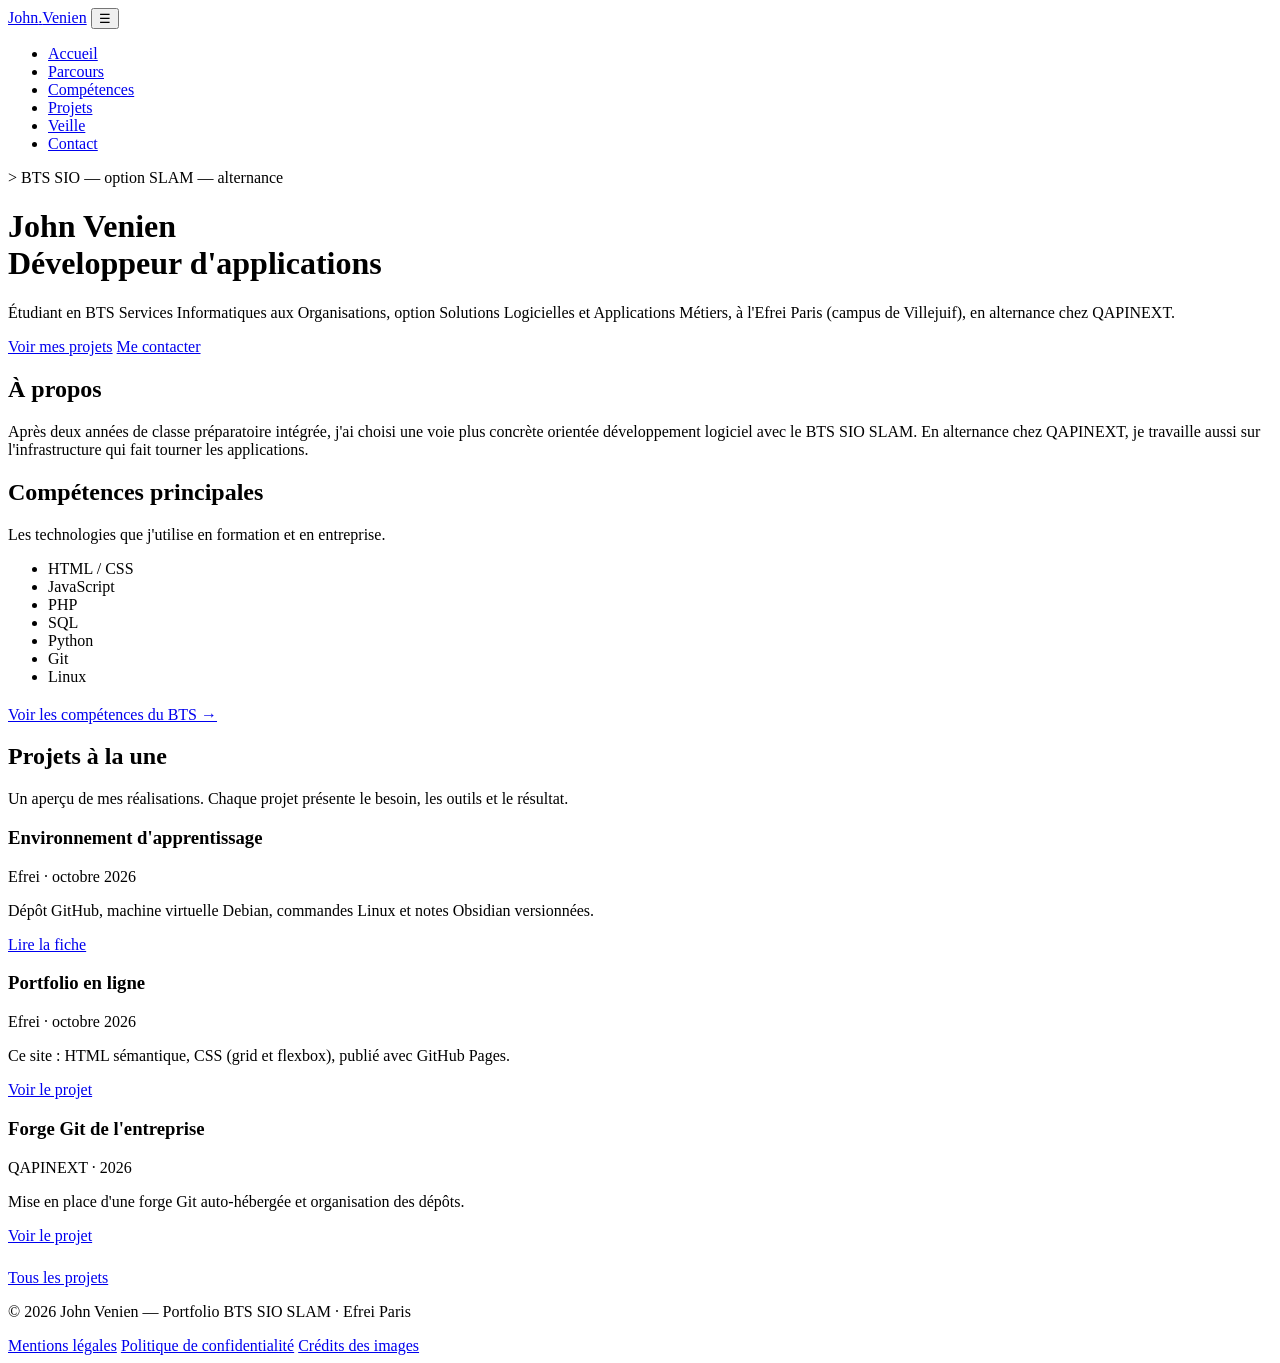
==== index.html @ cfc13b5a "Ajoute la page d'accueil (structure HTML)" ====
<!DOCTYPE html>
<html lang="fr">
<head>
<meta charset="UTF-8">
<meta name="viewport" content="width=device-width, initial-scale=1.0">
<title>Accueil — John Venien, portfolio BTS SIO SLAM</title>
<meta name="description" content="Portfolio de John Venien, étudiant en BTS SIO option SLAM en alternance à l'Efrei Paris : parcours, compétences, projets et veille.">
<link rel="stylesheet" href="style.css">
</head>
<body>

<header>
  <nav class="container" aria-label="Menu principal">
    <a href="index.html" class="logo">John<span>.</span>Venien</a>
    <button class="burger" type="button" aria-label="Ouvrir le menu" aria-expanded="false">☰</button>
    <ul class="nav-links">
      <li><a href="index.html" aria-current="page">Accueil</a></li>
      <li><a href="parcours.html">Parcours</a></li>
      <li><a href="competences.html">Compétences</a></li>
      <li><a href="projets.html">Projets</a></li>
      <li><a href="veille.html">Veille</a></li>
      <li><a href="contact.html">Contact</a></li>
    </ul>
  </nav>
</header>

<main>
  <div class="page-head container">
    <p class="tag">&gt; BTS SIO — option SLAM — alternance</p>
    <h1>John Venien<br><span class="grad">Développeur d'applications</span></h1>
    <p>Étudiant en BTS Services Informatiques aux Organisations, option Solutions Logicielles et Applications Métiers, à l'Efrei Paris (campus de Villejuif), en alternance chez QAPINEXT.</p>
  </div>
  <section>
    <div class="container">
      <div class="btns">
        <a href="projets.html" class="btn primary">Voir mes projets</a>
        <a href="contact.html" class="btn">Me contacter</a>
      </div>
    </div>
  </section>
  <section id="apropos">
    <div class="container">
      <h2>À propos</h2>
      <p class="lead">Après deux années de classe préparatoire intégrée, j'ai choisi une voie plus concrète orientée développement logiciel avec le BTS SIO SLAM.
      En alternance chez QAPINEXT, je travaille aussi sur l'infrastructure qui fait tourner les applications.</p>
    </div>
  </section>
  <section id="competences">
    <div class="container">
      <h2>Compétences principales</h2>
      <p class="lead">Les technologies que j'utilise en formation et en entreprise.</p>
      <ul class="chips big" aria-label="Compétences principales">
        <li class="chip">HTML / CSS</li><li class="chip">JavaScript</li><li class="chip">PHP</li><li class="chip">SQL</li>
        <li class="chip">Python</li><li class="chip">Git</li><li class="chip">Linux</li>
      </ul>
      <p style="margin-top:20px"><a href="competences.html">Voir les compétences du BTS →</a></p>
    </div>
  </section>
  <section id="projets">
    <div class="container">
      <h2>Projets à la une</h2>
      <p class="lead">Un aperçu de mes réalisations. Chaque projet présente le besoin, les outils et le résultat.</p>
      <div class="grid">
        <article class="card">
          <h3>Environnement d'apprentissage</h3>
          <p class="meta">Efrei · octobre 2026</p>
          <p>Dépôt GitHub, machine virtuelle Debian, commandes Linux et notes Obsidian versionnées.</p>
          <div class="links"><a href="realisation-environnement.html">Lire la fiche</a></div>
        </article>
        <article class="card">
          <h3>Portfolio en ligne</h3>
          <p class="meta">Efrei · octobre 2026</p>
          <p>Ce site : HTML sémantique, CSS (grid et flexbox), publié avec GitHub Pages.</p>
          <div class="links"><a href="projets.html">Voir le projet</a></div>
        </article>
        <article class="card">
          <h3>Forge Git de l'entreprise</h3>
          <p class="meta">QAPINEXT · 2026</p>
          <p>Mise en place d'une forge Git auto-hébergée et organisation des dépôts.</p>
          <div class="links"><a href="projets.html">Voir le projet</a></div>
        </article>
      </div>
      <p style="margin-top:24px"><a href="projets.html" class="btn primary">Tous les projets</a></p>
    </div>
  </section>
</main>

<footer>
  <div class="container">
    <p>© <span id="y">2026</span> John Venien — Portfolio BTS SIO SLAM · Efrei Paris</p>
    <nav aria-label="Liens légaux">
      <a href="mentions-legales.html">Mentions légales</a>
      <a href="confidentialite.html">Politique de confidentialité</a>
      <a href="mentions-legales.html#credits">Crédits des images</a>
    </nav>
  </div>
</footer>

<script>
  document.getElementById('y').textContent = new Date().getFullYear();
  const burger = document.querySelector('.burger');
  const menu = document.querySelector('.nav-links');
  burger.addEventListener('click', () => {
    const open = menu.classList.toggle('open');
    burger.setAttribute('aria-expanded', open);
  });
</script>
</body>
</html>
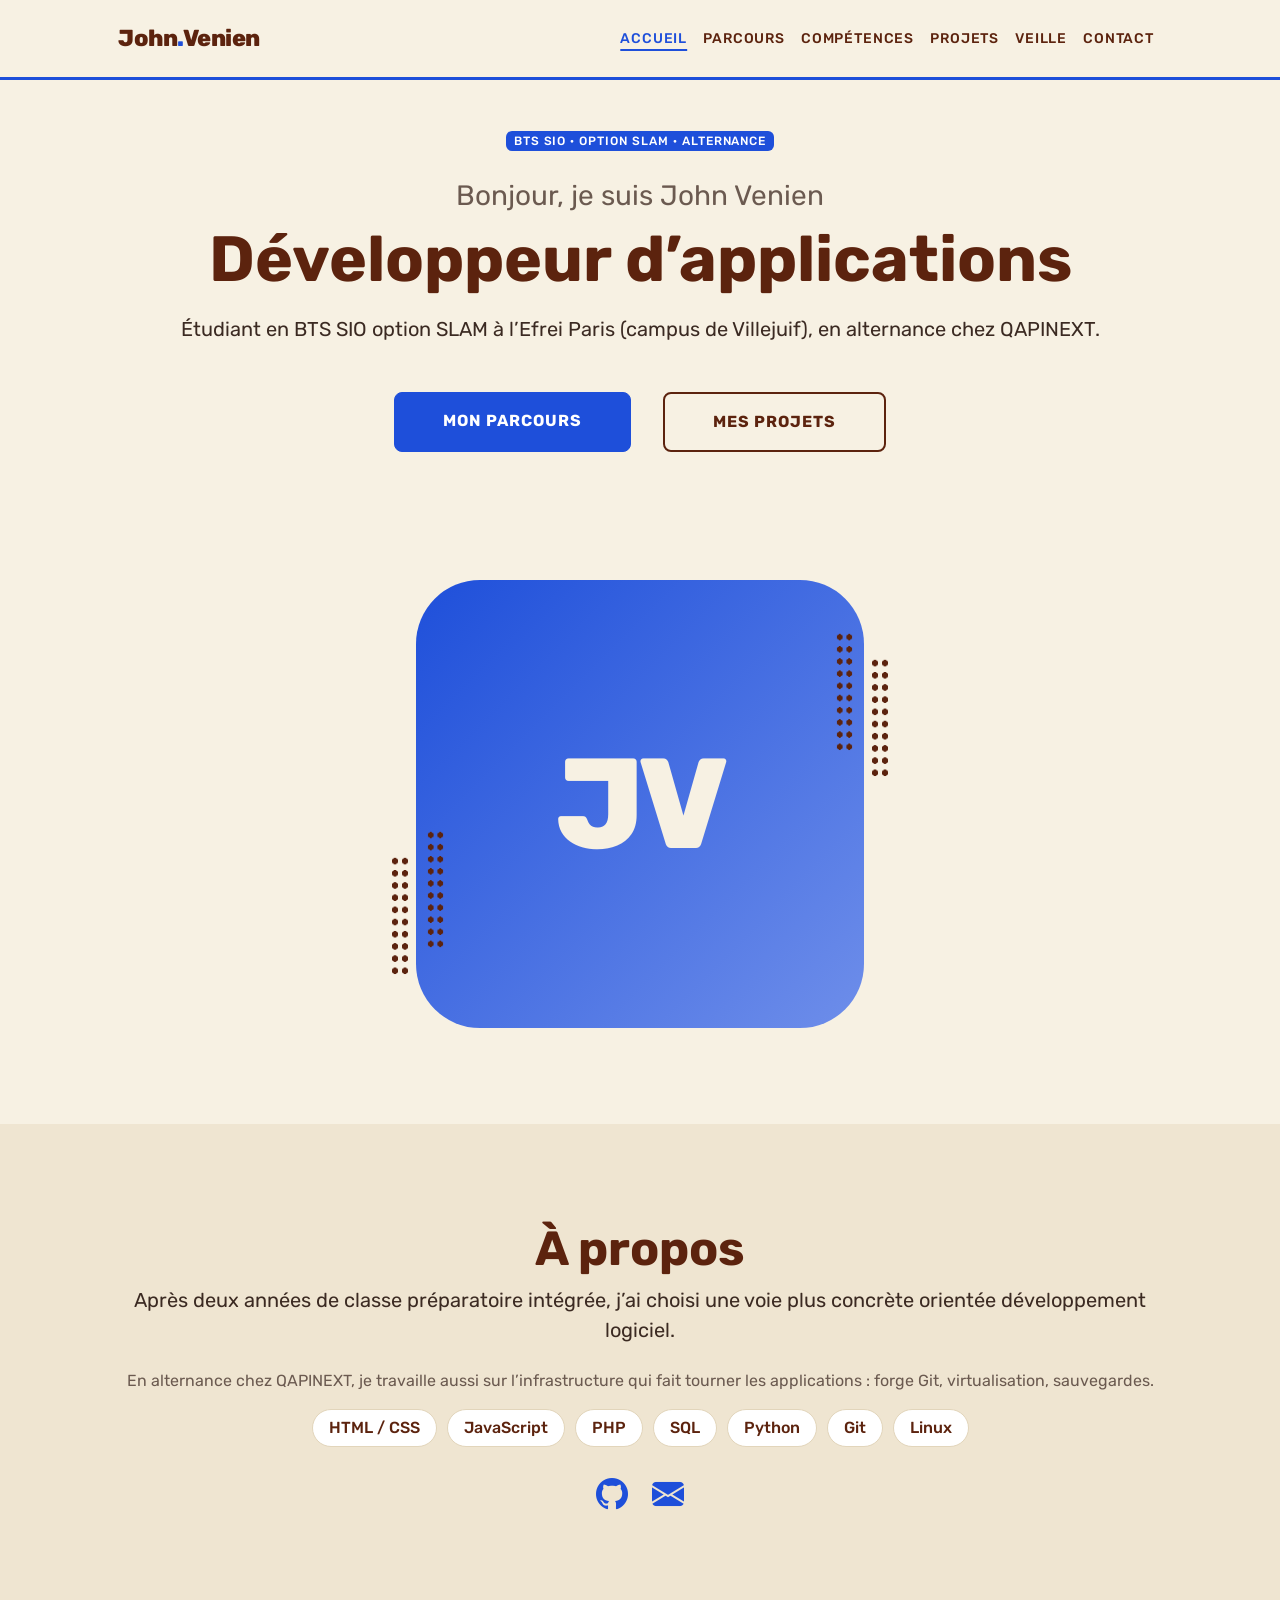
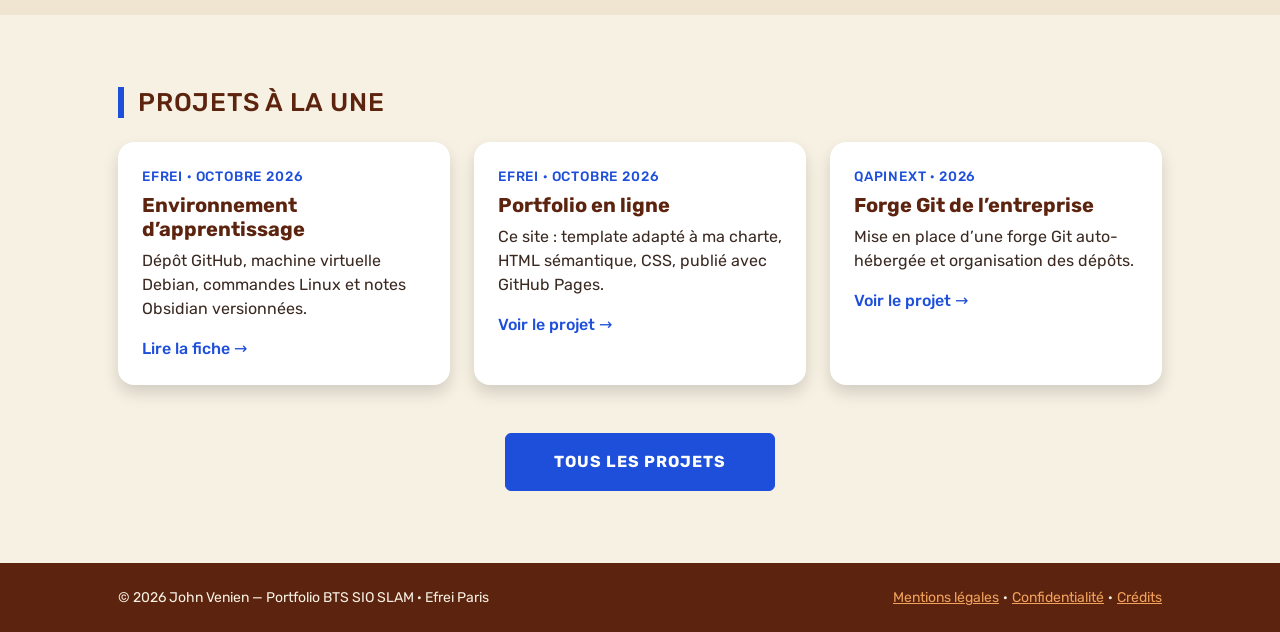
==== commit 71b6bd72: "Adopte le thème Start Bootstrap Personal et la charte QAPINEXT Accueil refait avec le thème (licence" ====
--- a/index.html
+++ b/index.html
@@ -1,109 +1,130 @@
 <!DOCTYPE html>
 <html lang="fr">
 <head>
-<meta charset="UTF-8">
-<meta name="viewport" content="width=device-width, initial-scale=1.0">
-<title>Accueil — John Venien, portfolio BTS SIO SLAM</title>
-<meta name="description" content="Portfolio de John Venien, étudiant en BTS SIO option SLAM en alternance à l'Efrei Paris : parcours, compétences, projets et veille.">
-<link rel="stylesheet" href="style.css">
+    <meta charset="utf-8">
+    <meta name="viewport" content="width=device-width, initial-scale=1, shrink-to-fit=no">
+    <title>Accueil — John Venien, portfolio BTS SIO SLAM</title>
+    <meta name="description" content="Portfolio de John Venien, étudiant en BTS SIO option SLAM en alternance à l'Efrei Paris : parcours, compétences, projets et veille.">
+    <meta name="author" content="John Venien">
+    <!-- Thème Start Bootstrap « Personal » (MIT, inclut Bootstrap 5) -->
+    <link rel="stylesheet" href="css/theme-personal.css">
+    <!-- Icônes Bootstrap, hébergées sur le site -->
+    <link rel="stylesheet" href="vendor/bootstrap-icons/bootstrap-icons.min.css">
+    <!-- Ma feuille de style : charte graphique (couleurs, police Rubik, adaptations) -->
+    <link rel="stylesheet" href="css/style.css">
 </head>
-<body>
-
-<header>
-  <nav class="container" aria-label="Menu principal">
-    <a href="index.html" class="logo">John<span>.</span>Venien</a>
-    <button class="burger" type="button" aria-label="Ouvrir le menu" aria-expanded="false">☰</button>
-    <ul class="nav-links">
-      <li><a href="index.html" aria-current="page">Accueil</a></li>
-      <li><a href="parcours.html">Parcours</a></li>
-      <li><a href="competences.html">Compétences</a></li>
-      <li><a href="projets.html">Projets</a></li>
-      <li><a href="veille.html">Veille</a></li>
-      <li><a href="contact.html">Contact</a></li>
-    </ul>
-  </nav>
-</header>
-
-<main>
-  <div class="page-head container">
-    <p class="tag">&gt; BTS SIO — option SLAM — alternance</p>
-    <h1>John Venien<br><span class="grad">Développeur d'applications</span></h1>
-    <p>Étudiant en BTS Services Informatiques aux Organisations, option Solutions Logicielles et Applications Métiers, à l'Efrei Paris (campus de Villejuif), en alternance chez QAPINEXT.</p>
-  </div>
-  <section>
-    <div class="container">
-      <div class="btns">
-        <a href="projets.html" class="btn primary">Voir mes projets</a>
-        <a href="contact.html" class="btn">Me contacter</a>
-      </div>
-    </div>
-  </section>
-  <section id="apropos">
-    <div class="container">
-      <h2>À propos</h2>
-      <p class="lead">Après deux années de classe préparatoire intégrée, j'ai choisi une voie plus concrète orientée développement logiciel avec le BTS SIO SLAM.
-      En alternance chez QAPINEXT, je travaille aussi sur l'infrastructure qui fait tourner les applications.</p>
-    </div>
-  </section>
-  <section id="competences">
-    <div class="container">
-      <h2>Compétences principales</h2>
-      <p class="lead">Les technologies que j'utilise en formation et en entreprise.</p>
-      <ul class="chips big" aria-label="Compétences principales">
-        <li class="chip">HTML / CSS</li><li class="chip">JavaScript</li><li class="chip">PHP</li><li class="chip">SQL</li>
-        <li class="chip">Python</li><li class="chip">Git</li><li class="chip">Linux</li>
-      </ul>
-      <p style="margin-top:20px"><a href="competences.html">Voir les compétences du BTS →</a></p>
-    </div>
-  </section>
-  <section id="projets">
-    <div class="container">
-      <h2>Projets à la une</h2>
-      <p class="lead">Un aperçu de mes réalisations. Chaque projet présente le besoin, les outils et le résultat.</p>
-      <div class="grid">
-        <article class="card">
-          <h3>Environnement d'apprentissage</h3>
-          <p class="meta">Efrei · octobre 2026</p>
-          <p>Dépôt GitHub, machine virtuelle Debian, commandes Linux et notes Obsidian versionnées.</p>
-          <div class="links"><a href="realisation-environnement.html">Lire la fiche</a></div>
-        </article>
-        <article class="card">
-          <h3>Portfolio en ligne</h3>
-          <p class="meta">Efrei · octobre 2026</p>
-          <p>Ce site : HTML sémantique, CSS (grid et flexbox), publié avec GitHub Pages.</p>
-          <div class="links"><a href="projets.html">Voir le projet</a></div>
-        </article>
-        <article class="card">
-          <h3>Forge Git de l'entreprise</h3>
-          <p class="meta">QAPINEXT · 2026</p>
-          <p>Mise en place d'une forge Git auto-hébergée et organisation des dépôts.</p>
-          <div class="links"><a href="projets.html">Voir le projet</a></div>
-        </article>
-      </div>
-      <p style="margin-top:24px"><a href="projets.html" class="btn primary">Tous les projets</a></p>
-    </div>
-  </section>
-</main>
-
-<footer>
-  <div class="container">
-    <p>© <span id="y">2026</span> John Venien — Portfolio BTS SIO SLAM · Efrei Paris</p>
-    <nav aria-label="Liens légaux">
-      <a href="mentions-legales.html">Mentions légales</a>
-      <a href="confidentialite.html">Politique de confidentialité</a>
-      <a href="mentions-legales.html#credits">Crédits des images</a>
-    </nav>
-  </div>
-</footer>
-
-<script>
-  document.getElementById('y').textContent = new Date().getFullYear();
-  const burger = document.querySelector('.burger');
-  const menu = document.querySelector('.nav-links');
-  burger.addEventListener('click', () => {
-    const open = menu.classList.toggle('open');
-    burger.setAttribute('aria-expanded', open);
-  });
-</script>
+<body class="d-flex flex-column h-100">
+    <header>
+        <nav class="navbar navbar-expand-lg navbar-light py-3" aria-label="Menu principal">
+            <div class="container px-5">
+                <a class="navbar-brand" href="index.html">John<span class="point">.</span>Venien</a>
+                <button class="navbar-toggler" type="button" data-bs-toggle="collapse" data-bs-target="#menu" aria-controls="menu" aria-expanded="false" aria-label="Ouvrir le menu"><span class="navbar-toggler-icon"></span></button>
+                <div class="collapse navbar-collapse" id="menu">
+                    <ul class="navbar-nav ms-auto mb-2 mb-lg-0 small">
+                <li class="nav-item"><a class="nav-link" href="index.html" aria-current="page">Accueil</a></li>
+                <li class="nav-item"><a class="nav-link" href="parcours.html">Parcours</a></li>
+                <li class="nav-item"><a class="nav-link" href="competences.html">Compétences</a></li>
+                <li class="nav-item"><a class="nav-link" href="projets.html">Projets</a></li>
+                <li class="nav-item"><a class="nav-link" href="veille.html">Veille</a></li>
+                <li class="nav-item"><a class="nav-link" href="contact.html">Contact</a></li>
+                    </ul>
+                </div>
+            </div>
+        </nav>
+    </header>
+    <main class="flex-shrink-0">
+        <section class="py-5" aria-label="Présentation">
+            <div class="container px-5 pb-5">
+                <div class="row gx-5 align-items-center">
+                    <div class="col-xxl-5">
+                        <div class="text-center text-xxl-start">
+                            <p class="badge bg-gradient-primary-to-secondary text-white mb-4"><span class="text-uppercase">BTS SIO · option SLAM · alternance</span></p>
+                            <p class="fs-3 fw-light text-muted mb-1">Bonjour, je suis John Venien</p>
+                            <h1 class="display-3 fw-bolder mb-3"><span class="text-gradient d-inline">Développeur d’applications</span></h1>
+                            <p class="lead mb-5">Étudiant en BTS SIO option SLAM à l’Efrei Paris (campus de Villejuif), en alternance chez QAPINEXT.</p>
+                            <div class="d-grid gap-3 d-sm-flex justify-content-sm-center justify-content-xxl-start mb-3">
+                                <a class="btn btn-primary btn-lg px-5 py-3 me-sm-3 fs-6 fw-bolder" href="parcours.html">Mon parcours</a>
+                                <a class="btn btn-outline-dark btn-lg px-5 py-3 fs-6 fw-bolder" href="projets.html">Mes projets</a>
+                            </div>
+                        </div>
+                    </div>
+                    <div class="col-xxl-7">
+                        <div class="d-flex justify-content-center mt-5 mt-xxl-0">
+                            <div class="profile bg-gradient-primary-to-secondary">
+                                <span class="initiales" aria-hidden="true">JV</span>
+                                <div class="dots-1 points"></div><div class="dots-2 points"></div><div class="dots-3 points"></div><div class="dots-4 points"></div>
+                            </div>
+                        </div>
+                    </div>
+                </div>
+            </div>
+        </section>
+        <section class="bg-light py-5" id="apropos">
+            <div class="container px-5">
+                <div class="row gx-5 justify-content-center">
+                    <div class="col-xxl-8">
+                        <div class="text-center my-5">
+                            <h2 class="display-5 fw-bolder"><span class="text-gradient d-inline">À propos</span></h2>
+                            <p class="lead fw-light mb-4">Après deux années de classe préparatoire intégrée, j’ai choisi une voie plus concrète orientée développement logiciel.</p>
+                            <p class="text-muted">En alternance chez QAPINEXT, je travaille aussi sur l’infrastructure qui fait tourner les applications : forge Git, virtualisation, sauvegardes.</p>
+                            <ul class="chips mb-4" aria-label="Compétences principales">
+                                <li>HTML / CSS</li><li>JavaScript</li><li>PHP</li><li>SQL</li><li>Python</li><li>Git</li><li>Linux</li>
+                            </ul>
+                            <div class="d-flex justify-content-center fs-2 gap-4">
+                                <a class="text-primary" href="https://github.com/QAPINEXT-John" aria-label="Mon profil GitHub"><i class="bi bi-github" aria-hidden="true"></i></a>
+                                <a class="text-primary" href="mailto:john.venien@efrei.net" aria-label="M’écrire un e-mail"><i class="bi bi-envelope-fill" aria-hidden="true"></i></a>
+                            </div>
+                        </div>
+                    </div>
+                </div>
+            </div>
+        </section>
+        <section class="py-5" id="projets">
+            <div class="container px-5 my-4">
+                <h2 class="titre-barre fw-bolder mb-4">Projets à la une</h2>
+                <div class="grille-projets">
+                    <article class="card shadow border-0 rounded-4 carte-projet">
+                        <div class="card-body p-4">
+                            <p class="meta">Efrei · octobre 2026</p>
+                            <h3 class="h5 fw-bolder">Environnement d’apprentissage</h3>
+                            <p>Dépôt GitHub, machine virtuelle Debian, commandes Linux et notes Obsidian versionnées.</p>
+                            <a class="lien-fleche" href="realisation-environnement.html">Lire la fiche</a>
+                        </div>
+                    </article>
+                    <article class="card shadow border-0 rounded-4 carte-projet">
+                        <div class="card-body p-4">
+                            <p class="meta">Efrei · octobre 2026</p>
+                            <h3 class="h5 fw-bolder">Portfolio en ligne</h3>
+                            <p>Ce site : template adapté à ma charte, HTML sémantique, CSS, publié avec GitHub Pages.</p>
+                            <a class="lien-fleche" href="projets.html#portfolio">Voir le projet</a>
+                        </div>
+                    </article>
+                    <article class="card shadow border-0 rounded-4 carte-projet">
+                        <div class="card-body p-4">
+                            <p class="meta">QAPINEXT · 2026</p>
+                            <h3 class="h5 fw-bolder">Forge Git de l’entreprise</h3>
+                            <p>Mise en place d’une forge Git auto-hébergée et organisation des dépôts.</p>
+                            <a class="lien-fleche" href="projets.html#forge">Voir le projet</a>
+                        </div>
+                    </article>
+                </div>
+                <p class="text-center mt-5 mb-0"><a class="btn btn-primary px-5 py-3 fw-bolder" href="projets.html">Tous les projets</a></p>
+            </div>
+        </section>
+    </main>
+    <footer class="pied py-4 mt-auto">
+        <div class="container px-5">
+            <div class="row align-items-center justify-content-between flex-column flex-sm-row">
+                <div class="col-auto"><p class="small m-0">© 2026 John Venien — Portfolio BTS SIO SLAM · Efrei Paris</p></div>
+                <div class="col-auto">
+                    <nav aria-label="Liens légaux" class="small">
+                        <a href="mentions-legales.html">Mentions légales</a><span class="mx-1">·</span><a href="confidentialite.html">Confidentialité</a><span class="mx-1">·</span><a href="mentions-legales.html#credits">Crédits</a>
+                    </nav>
+                </div>
+            </div>
+        </div>
+    </footer>
+    <!-- JavaScript de Bootstrap (menu repliable sur téléphone), hébergé sur le site -->
+    <script src="vendor/bootstrap.bundle.min.js"></script>
 </body>
 </html>
--- a/css/style.css
+++ b/css/style.css
@@ -0,0 +1,150 @@
+/* ==========================================================================
+   Portfolio de John Venien — feuille de style personnelle
+   Elle s'applique après le thème Start Bootstrap « Personal » (css/theme-personal.css)
+   et adapte le site à ma charte : couleurs, police Rubik, mise en page, états interactifs.
+   ========================================================================== */
+
+/* ---------- 1. Police Rubik, hébergée sur le site (pas de Google Fonts : RGPD) ---------- */
+@font-face { font-family: 'Rubik'; font-weight: 400; font-display: swap; src: url('../fonts/rubik-latin-400-normal.woff2') format('woff2'); }
+@font-face { font-family: 'Rubik'; font-weight: 500; font-display: swap; src: url('../fonts/rubik-latin-500-normal.woff2') format('woff2'); }
+@font-face { font-family: 'Rubik'; font-weight: 700; font-display: swap; src: url('../fonts/rubik-latin-700-normal.woff2') format('woff2'); }
+@font-face { font-family: 'Rubik'; font-weight: 800; font-display: swap; src: url('../fonts/rubik-latin-800-normal.woff2') format('woff2'); }
+
+/* ---------- 2. Couleurs de la charte (variables) ---------- */
+:root {
+    --marron: #5C230E;
+    --bleu: #1E4FDA;
+    --beige: #F7F1E3;
+    --beige-fonce: #EFE5D1;
+    --orange: #F2A25C;
+    --texte: #3B2A22;
+    /* variables de Bootstrap redéfinies avec la charte */
+    --bs-primary: #1E4FDA;
+    --bs-primary-rgb: 30, 79, 218;
+    --bs-body-font-family: 'Rubik', system-ui, sans-serif;
+    --bs-body-color: #3B2A22;
+}
+
+/* ---------- 3. Base ---------- */
+body { background: var(--beige); color: var(--texte); font-family: 'Rubik', system-ui, sans-serif; }
+.bg-light { background: var(--beige-fonce) !important; }
+.card { background: #fff; }
+.card .bg-light { background: var(--beige) !important; }
+.text-muted { color: #6b5a50 !important; }
+.text-primary { color: var(--bleu) !important; }
+.text-secondary { color: var(--marron) !important; }
+h1, h2, h3, .display-3, .display-5 { color: var(--marron); font-weight: 800; }
+/* le thème met un dégradé dans les titres : je le remplace par le marron de la charte */
+.text-gradient { background: none !important; -webkit-text-fill-color: currentColor !important; color: var(--marron) !important; }
+a { color: var(--bleu); }
+code { color: var(--marron); background: var(--beige); padding: 1px 5px; border-radius: 4px; }
+.meta { color: var(--bleu); font-weight: 500; font-size: .85rem; text-transform: uppercase; letter-spacing: .06em; margin-bottom: .4rem; }
+ul.chips, ul.grille-items, ul.grille-blocs, ul.grille-certifs { list-style: none; padding: 0; }
+
+/* ---------- 4. En-tête et menu ---------- */
+.navbar { background: var(--beige); border-bottom: 3px solid var(--bleu); }
+.navbar-brand { color: var(--marron) !important; font-weight: 800; font-size: 1.45rem; letter-spacing: -.5px; }
+.navbar-brand .point { color: var(--bleu); }
+.navbar .nav-link { color: var(--marron) !important; font-weight: 500; text-transform: uppercase; letter-spacing: .06em; }
+.navbar .nav-link:hover,
+.navbar .nav-link[aria-current="page"] { color: var(--bleu) !important; }
+.navbar .nav-link[aria-current="page"] { text-decoration: underline 2px; text-underline-offset: 6px; }
+
+/* ---------- 5. Titres de section, comme les modèles PowerPoint de la charte ---------- */
+.titre-barre { border-left: 6px solid var(--bleu); padding-left: 14px; text-transform: uppercase; font-weight: 500 !important; letter-spacing: .03em; font-size: 1.6rem; }
+
+/* ---------- 6. Boutons ---------- */
+.btn { transition: transform .15s ease, box-shadow .15s ease, background-color .15s ease; }
+.btn-primary { background: var(--bleu) !important; border-color: var(--bleu) !important; text-transform: uppercase; letter-spacing: .06em; }
+.btn-primary:hover { background: #163fb3 !important; transform: translateY(-2px); box-shadow: 0 6px 16px rgba(30, 79, 218, .3); }
+.btn-outline-dark { border: 2px solid var(--marron) !important; color: var(--marron) !important; text-transform: uppercase; letter-spacing: .06em; }
+.btn-outline-dark:hover { background: var(--marron) !important; color: var(--beige) !important; transform: translateY(-2px); }
+.badge.bg-gradient-primary-to-secondary,
+.feature.bg-gradient-primary-to-secondary { background: var(--bleu) !important; }
+.badge { font-weight: 500; letter-spacing: .08em; }
+
+/* Focus visible pour la navigation au clavier (touche Tab) */
+a:focus-visible, button:focus-visible, .btn:focus-visible, .navbar-toggler:focus-visible {
+    outline: 3px solid var(--orange);
+    outline-offset: 3px;
+    box-shadow: none;
+}
+
+/* ---------- 7. Bloc « JV » de l'accueil ---------- */
+.profile.bg-gradient-primary-to-secondary { background: linear-gradient(135deg, var(--bleu), #6E8EEA) !important; display: flex; align-items: center; justify-content: center; }
+.initiales { font-weight: 800; font-size: 8rem; color: var(--beige); letter-spacing: -.04em; }
+.profile .points {                     /* grille de 2 × 10 points dessinée avec un dégradé radial répété */
+    aspect-ratio: 191.6 / 1215.4;
+    background-image: radial-gradient(circle closest-side, var(--marron) 60%, transparent 66%);
+    background-size: 50% 10%;
+}
+
+/* ---------- 8. Étiquettes (Flexbox) ---------- */
+.chips { display: flex; flex-wrap: wrap; gap: 10px; justify-content: center; }
+.chips-gauche { justify-content: flex-start; }
+.chips li { background: #fff; border: 1px solid #E2D5BB; color: var(--marron); border-radius: 999px; padding: 6px 16px; font-weight: 500; }
+.card .chips li { background: var(--beige); }
+
+/* ---------- 9. Grilles (CSS Grid) ---------- */
+.grille-projets { display: grid; grid-template-columns: repeat(3, 1fr); gap: 24px; }
+.grille-fiche { display: grid; grid-template-columns: repeat(2, 1fr); gap: 24px; }
+.grille-items { display: grid; grid-template-columns: repeat(3, 1fr); gap: 16px; }
+.grille-items li { background: var(--beige); border-radius: 1rem; padding: 1rem; }
+.grille-blocs { display: grid; grid-template-columns: repeat(2, 1fr); gap: 16px; }
+.grille-blocs li { flex-direction: row; gap: 14px; align-items: center; }
+.code-comp { background: var(--bleu); color: #fff; font-weight: 700; border-radius: 8px; padding: 6px 10px; flex-shrink: 0; }
+.grille-certifs { display: grid; grid-template-columns: repeat(2, 1fr); gap: 16px; }
+.grille-certifs li { flex-direction: row; justify-content: space-between; align-items: center; gap: 12px; }
+.etat { font-size: .8rem; font-weight: 500; border-radius: 999px; padding: 4px 12px; background: var(--beige); color: var(--marron); white-space: nowrap; }
+.etat.en-cours { background: var(--bleu); color: #fff; }
+.grille-contact { display: grid; grid-template-columns: repeat(2, 1fr); gap: 24px; }
+.carte-contact { text-decoration: none; color: var(--texte); display: flex; flex-direction: column; }
+.preuves { display: grid; grid-template-columns: repeat(auto-fill, minmax(280px, 1fr)); gap: 24px; }
+.preuves img { width: 100%; height: auto; display: block; }
+
+/* ---------- 10. Cartes projets ---------- */
+.carte-projet, .carte-contact { transition: transform .2s ease, box-shadow .2s ease; }
+.carte-projet:hover, .carte-contact:hover, .carte-contact:focus-visible { transform: translateY(-4px); box-shadow: 0 1rem 2rem rgba(92, 35, 14, .15) !important; }
+.vignette { background: var(--bleu); color: var(--beige); display: flex; align-items: center; justify-content: center; font-size: 4rem; min-width: 200px; }
+.lien-fleche { font-weight: 500; text-decoration: none; margin-right: 1.25rem; }
+.lien-fleche::after { content: " →"; transition: margin-left .15s ease; }
+.lien-fleche:hover::after { margin-left: 4px; }
+.filtres { display: flex; flex-wrap: wrap; gap: 10px; }
+.filtres button { border: 2px solid var(--marron); background: transparent; color: var(--marron); border-radius: 999px; padding: 6px 18px; font-weight: 500; }
+.filtres button:hover { background: var(--beige-fonce); }
+.filtres button[aria-pressed="true"] { background: var(--marron); color: var(--beige); }
+.coche { color: var(--bleu); font-weight: 700; }
+.table { --bs-table-bg: transparent; }
+.table thead th { color: var(--marron); border-bottom: 2px solid var(--bleu); }
+
+/* ---------- 11. Pages légales ---------- */
+.texte-legal h2 { font-size: 1.25rem; margin-top: 1.75rem; }
+.texte-legal h2:first-child { margin-top: 0; }
+
+/* ---------- 12. Pied de page ---------- */
+footer.pied { background: var(--marron); color: var(--beige); }
+footer.pied a { color: var(--orange); }
+footer.pied a:hover { color: #fff; }
+
+/* ---------- 13. Tablette (601 à 1024 px) ---------- */
+@media (min-width: 601px) and (max-width: 1024px) {
+    .grille-projets { grid-template-columns: repeat(2, 1fr); }
+    .grille-items { grid-template-columns: repeat(2, 1fr); }
+    .initiales { font-size: 6.5rem; }
+}
+
+/* ---------- 14. Téléphone (600 px et moins) ---------- */
+@media (max-width: 600px) {
+    .container.px-5 { padding-left: 20px !important; padding-right: 20px !important; }
+    .row.gx-5 { --bs-gutter-x: 40px; } /* évite un débordement horizontal de 4 px */
+    .display-3 { font-size: 2.3rem; }
+    .display-5 { font-size: 2rem; }
+    .initiales { font-size: 4.5rem; }
+    .titre-barre { font-size: 1.3rem; }
+    .grille-projets, .grille-fiche, .grille-items, .grille-blocs, .grille-certifs, .grille-contact { grid-template-columns: 1fr; }
+    .card-body.p-5, .card.p-5 { padding: 1.5rem !important; }
+    .projet-ligne { flex-direction: column-reverse; }
+    .vignette { min-width: 0; min-height: 110px; font-size: 3rem; }
+    .projet-ligne .p-5 { padding: 1.5rem !important; }
+    footer.pied nav { margin-top: .5rem; }
+}
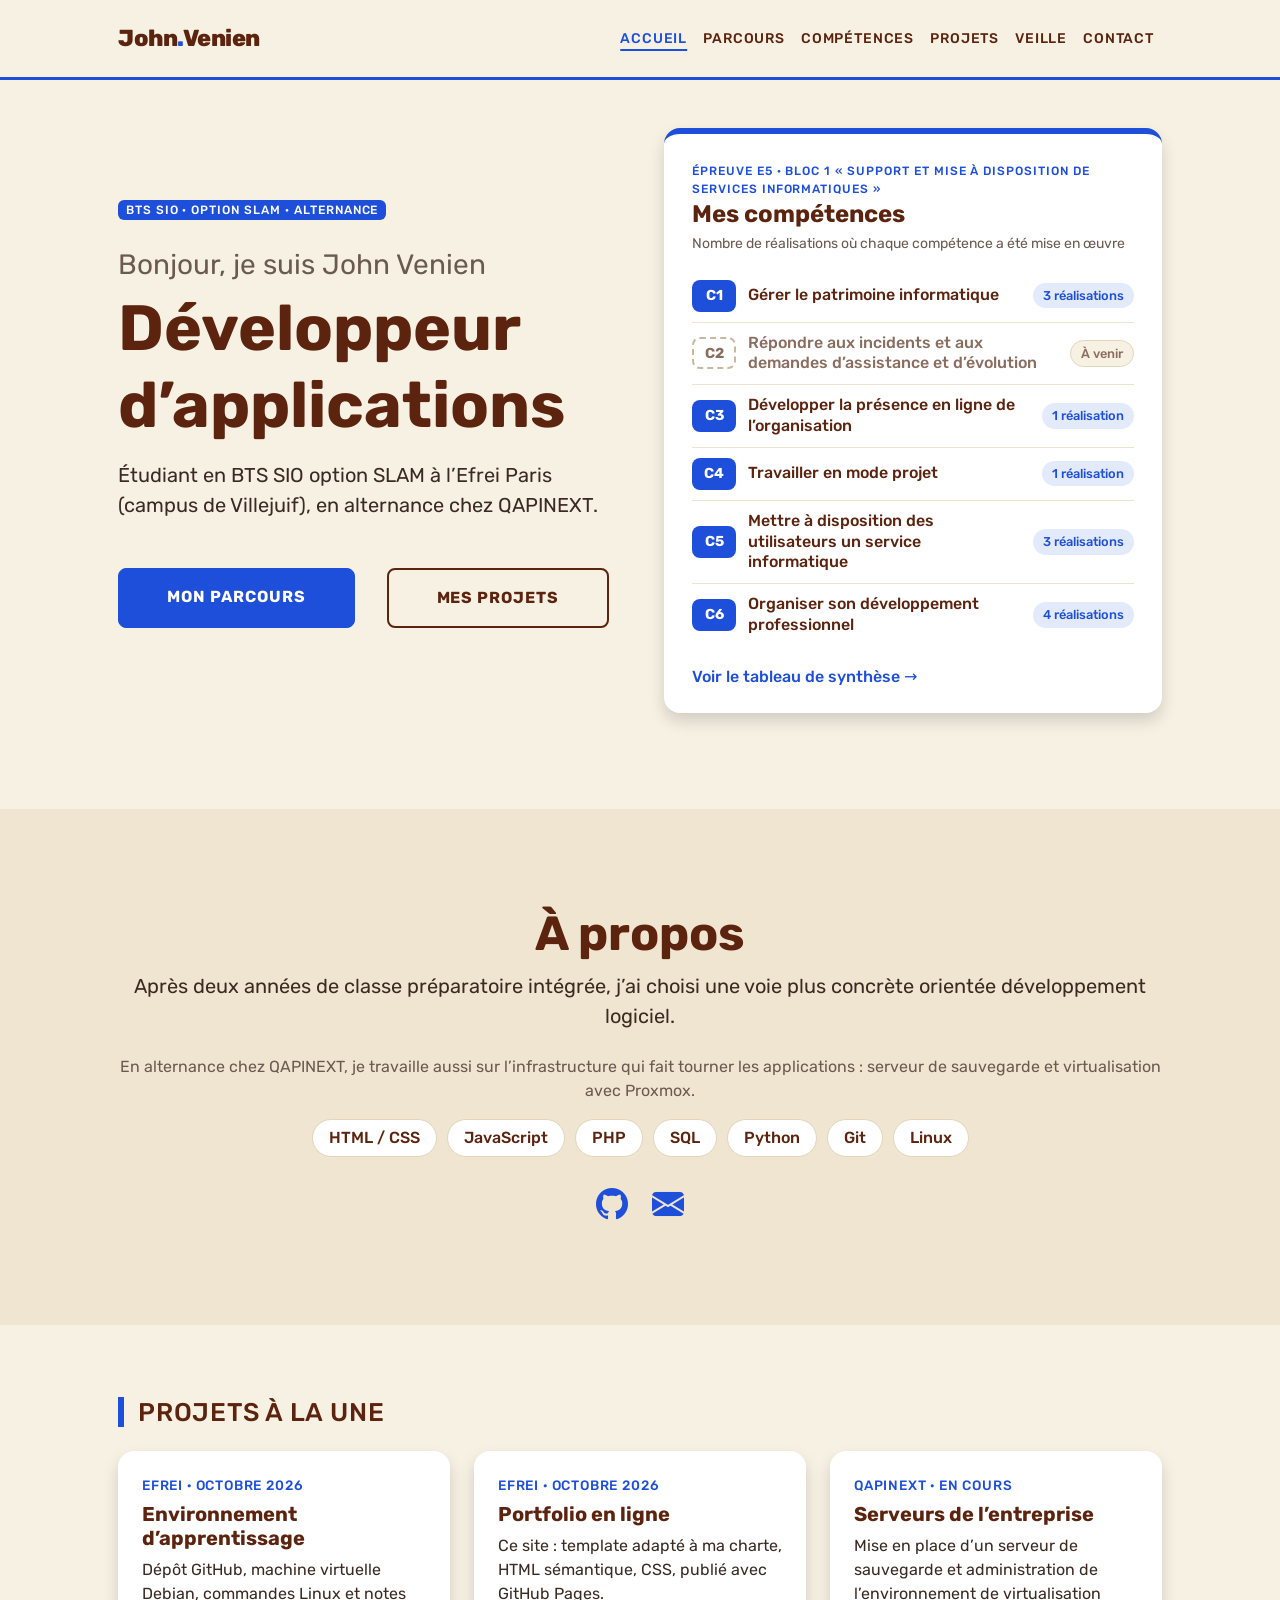
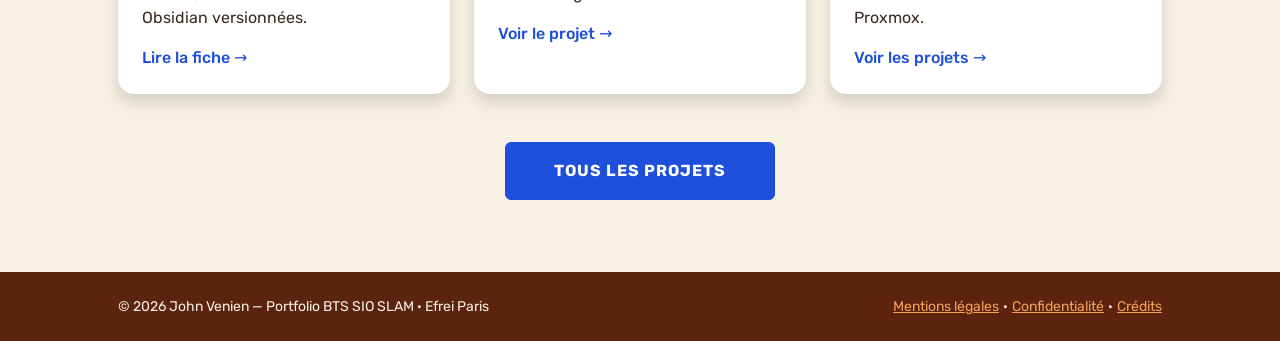
==== commit 7a6a9a9d: "Affiche les compétences acquises sur l'accueil et remplace la forge Git par les projets QAPINEXT" ====
--- a/index.html
+++ b/index.html
@@ -35,26 +35,34 @@
     <main class="flex-shrink-0">
         <section class="py-5" aria-label="Présentation">
             <div class="container px-5 pb-5">
-                <div class="row gx-5 align-items-center">
-                    <div class="col-xxl-5">
-                        <div class="text-center text-xxl-start">
+                <div class="row gx-5 gy-5 align-items-center">
+                    <div class="col-lg-6">
+                        <div class="text-center text-lg-start">
                             <p class="badge bg-gradient-primary-to-secondary text-white mb-4"><span class="text-uppercase">BTS SIO · option SLAM · alternance</span></p>
                             <p class="fs-3 fw-light text-muted mb-1">Bonjour, je suis John Venien</p>
                             <h1 class="display-3 fw-bolder mb-3"><span class="text-gradient d-inline">Développeur d’applications</span></h1>
                             <p class="lead mb-5">Étudiant en BTS SIO option SLAM à l’Efrei Paris (campus de Villejuif), en alternance chez QAPINEXT.</p>
-                            <div class="d-grid gap-3 d-sm-flex justify-content-sm-center justify-content-xxl-start mb-3">
+                            <div class="d-grid gap-3 d-sm-flex justify-content-sm-center justify-content-lg-start mb-3">
                                 <a class="btn btn-primary btn-lg px-5 py-3 me-sm-3 fs-6 fw-bolder" href="parcours.html">Mon parcours</a>
                                 <a class="btn btn-outline-dark btn-lg px-5 py-3 fs-6 fw-bolder" href="projets.html">Mes projets</a>
                             </div>
                         </div>
                     </div>
-                    <div class="col-xxl-7">
-                        <div class="d-flex justify-content-center mt-5 mt-xxl-0">
-                            <div class="profile bg-gradient-primary-to-secondary">
-                                <span class="initiales" aria-hidden="true">JV</span>
-                                <div class="dots-1 points"></div><div class="dots-2 points"></div><div class="dots-3 points"></div><div class="dots-4 points"></div>
-                            </div>
-                        </div>
+                    <div class="col-lg-6">
+                        <aside class="panneau-comp card shadow border-0 rounded-4" aria-labelledby="t-acq">
+                            <p class="surtitre">Épreuve E5 · bloc 1 « Support et mise à disposition de services informatiques »</p>
+                            <h2 class="h4 fw-bolder mb-1" id="t-acq">Mes compétences</h2>
+                            <p class="small text-muted mb-3">Nombre de réalisations où chaque compétence a été mise en œuvre</p>
+                            <ul class="liste-acq">
+                                <li class="on"><span class="code-comp">C1</span><span class="nom">Gérer le patrimoine informatique</span><span class="etat-acq">3 réalisations</span></li>
+                                <li class="off"><span class="code-comp">C2</span><span class="nom">Répondre aux incidents et aux demandes d’assistance et d’évolution</span><span class="etat-acq">À venir</span></li>
+                                <li class="on"><span class="code-comp">C3</span><span class="nom">Développer la présence en ligne de l’organisation</span><span class="etat-acq">1 réalisation</span></li>
+                                <li class="on"><span class="code-comp">C4</span><span class="nom">Travailler en mode projet</span><span class="etat-acq">1 réalisation</span></li>
+                                <li class="on"><span class="code-comp">C5</span><span class="nom">Mettre à disposition des utilisateurs un service informatique</span><span class="etat-acq">3 réalisations</span></li>
+                                <li class="on"><span class="code-comp">C6</span><span class="nom">Organiser son développement professionnel</span><span class="etat-acq">4 réalisations</span></li>
+                            </ul>
+                            <a class="lien-fleche" href="competences.html#t-synth">Voir le tableau de synthèse</a>
+                        </aside>
                     </div>
                 </div>
             </div>
@@ -66,7 +74,7 @@
                         <div class="text-center my-5">
                             <h2 class="display-5 fw-bolder"><span class="text-gradient d-inline">À propos</span></h2>
                             <p class="lead fw-light mb-4">Après deux années de classe préparatoire intégrée, j’ai choisi une voie plus concrète orientée développement logiciel.</p>
-                            <p class="text-muted">En alternance chez QAPINEXT, je travaille aussi sur l’infrastructure qui fait tourner les applications : forge Git, virtualisation, sauvegardes.</p>
+                            <p class="text-muted">En alternance chez QAPINEXT, je travaille aussi sur l’infrastructure qui fait tourner les applications : serveur de sauvegarde et virtualisation avec Proxmox.</p>
                             <ul class="chips mb-4" aria-label="Compétences principales">
                                 <li>HTML / CSS</li><li>JavaScript</li><li>PHP</li><li>SQL</li><li>Python</li><li>Git</li><li>Linux</li>
                             </ul>
@@ -101,10 +109,10 @@
                     </article>
                     <article class="card shadow border-0 rounded-4 carte-projet">
                         <div class="card-body p-4">
-                            <p class="meta">QAPINEXT · 2026</p>
-                            <h3 class="h5 fw-bolder">Forge Git de l’entreprise</h3>
-                            <p>Mise en place d’une forge Git auto-hébergée et organisation des dépôts.</p>
-                            <a class="lien-fleche" href="projets.html#forge">Voir le projet</a>
+                            <p class="meta">QAPINEXT · en cours</p>
+                            <h3 class="h5 fw-bolder">Serveurs de l’entreprise</h3>
+                            <p>Mise en place d’un serveur de sauvegarde et administration de l’environnement de virtualisation Proxmox.</p>
+                            <a class="lien-fleche" href="projets.html#sauvegarde">Voir les projets</a>
                         </div>
                     </article>
                 </div>
--- a/css/style.css
+++ b/css/style.css
@@ -70,14 +70,30 @@
     box-shadow: none;
 }
 
-/* ---------- 7. Bloc « JV » de l'accueil ---------- */
-.profile.bg-gradient-primary-to-secondary { background: linear-gradient(135deg, var(--bleu), #6E8EEA) !important; display: flex; align-items: center; justify-content: center; }
-.initiales { font-weight: 800; font-size: 8rem; color: var(--beige); letter-spacing: -.04em; }
-.profile .points {                     /* grille de 2 × 10 points dessinée avec un dégradé radial répété */
-    aspect-ratio: 191.6 / 1215.4;
-    background-image: radial-gradient(circle closest-side, var(--marron) 60%, transparent 66%);
-    background-size: 50% 10%;
-}
+/* ---------- 7. Panneau « Mes compétences » de l'accueil ---------- */
+.panneau-comp { padding: 28px 28px 24px; border-top: 6px solid var(--bleu) !important; }
+.surtitre { font-size: .78rem; font-weight: 500; text-transform: uppercase; letter-spacing: .06em; color: var(--bleu); margin-bottom: .5rem; }
+.liste-acq { list-style: none; padding: 0; margin: 0 0 1.2rem; }
+.liste-acq li {
+    display: grid; grid-template-columns: 44px 1fr auto; align-items: center; gap: 12px;
+    padding: 10px 0; border-bottom: 1px solid #EDE3CF;
+}
+.liste-acq li:last-child { border-bottom: 0; }
+.code-comp {
+    display: inline-flex; align-items: center; justify-content: center; height: 32px;
+    border-radius: 8px; background: var(--bleu); color: #fff; font-weight: 700; font-size: .9rem;
+}
+.liste-acq .nom { color: var(--marron); font-weight: 500; line-height: 1.3; }
+.etat-acq {
+    font-size: .8rem; font-weight: 500; white-space: nowrap; padding: 3px 10px; border-radius: 999px;
+    background: #E3EAFB; color: var(--bleu);
+}
+.liste-acq li.off .code-comp { background: #fff; color: #8A6D5E; border: 2px dashed #C9B79E; }
+.liste-acq li.off .nom { color: #8A6D5E; }
+.liste-acq li.off .etat-acq { background: var(--beige); color: #8A6D5E; border: 1px solid #E2D5BB; }
+.lien-fleche { font-weight: 600; color: var(--bleu); text-decoration: none; }
+.lien-fleche::after { content: " →"; }
+.lien-fleche:hover { text-decoration: underline; }
 
 /* ---------- 8. Étiquettes (Flexbox) ---------- */
 .chips { display: flex; flex-wrap: wrap; gap: 10px; justify-content: center; }
@@ -121,6 +137,72 @@
 .texte-legal h2 { font-size: 1.25rem; margin-top: 1.75rem; }
 .texte-legal h2:first-child { margin-top: 0; }
 
+
+/* ---------- 11 bis. Compétences du bloc 1 et tableau de synthèse officiel (épreuve E5) ---------- */
+.grille-comp { display: grid; grid-template-columns: repeat(2, 1fr); gap: 16px; align-items: start; }
+.carte-comp summary { list-style: none; cursor: pointer; display: grid; grid-template-columns: auto 1fr; column-gap: 14px; align-items: center; padding: 18px 20px; }
+.carte-comp summary::-webkit-details-marker { display: none; }
+.carte-comp summary .code-comp { grid-row: span 2; }
+.carte-comp .nom { font-weight: 500; color: var(--marron); line-height: 1.3; }
+.carte-comp .nb { font-size: .8rem; color: var(--bleu); }
+.carte-comp .nb::after { content: " ▾"; }
+.carte-comp[open] .nb::after { content: " ▴"; }
+.carte-comp summary:hover .nom { color: var(--bleu); }
+.carte-comp .sous-comp { list-style: none; margin: 0; padding: 0 20px 18px 20px; border-top: 1px solid #EFE5D1; }
+.carte-comp .sous-comp li { padding: 8px 0 0 18px; position: relative; font-size: .92rem; }
+.carte-comp .sous-comp li::before { content: "▸"; position: absolute; left: 2px; color: var(--bleu); }
+
+.entete-officiel { display: flex; flex-wrap: wrap; justify-content: space-between; align-items: center; gap: 12px; margin-bottom: 18px; }
+.surtitre { font-size: .75rem; text-transform: uppercase; letter-spacing: .08em; color: var(--bleu); font-weight: 500; margin: 0 0 2px; }
+.titre-officiel { font-size: 1.35rem; font-weight: 800; color: var(--marron); margin: 0; }
+.identite { display: grid; grid-template-columns: repeat(4, auto); gap: 12px 32px; background: var(--beige); border-radius: .75rem; padding: 14px 18px; margin: 0 0 24px; }
+.identite .large { grid-column: 1 / -1; }
+.identite dt { font-size: .72rem; text-transform: uppercase; letter-spacing: .06em; color: #6b5a50; font-weight: 500; }
+.identite dd { margin: 0; font-weight: 500; color: var(--marron); }
+
+.synthese { width: 100%; border-collapse: separate; border-spacing: 0; font-size: .95rem; }
+.synthese thead th { position: sticky; top: 0; background: #fff; color: var(--marron); font-weight: 700; text-align: center; padding: 10px 6px; border-bottom: 3px solid var(--bleu); vertical-align: bottom; }
+.synthese thead th.col-real, .synthese thead th.col-per { text-align: left; }
+.synthese .court { display: block; font-size: .72rem; font-weight: 400; color: #6b5a50; line-height: 1.25; margin-top: 2px; }
+.synthese abbr { text-decoration: none; font-size: 1rem; }
+.synthese .col-real { width: 42%; }
+.synthese .col-per { width: 13%; }
+.synthese .col-comp { width: 7.5%; }
+.synthese tbody th, .synthese tbody td { padding: 14px 6px; border-bottom: 1px solid #EFE5D1; vertical-align: middle; }
+.synthese tbody th { text-align: left; font-weight: 400; }
+.titre-real { display: block; font-weight: 700; color: var(--marron); margin-bottom: 4px; }
+.titre-real em { font-weight: 400; color: var(--bleu); font-style: normal; font-size: .85rem; }
+.docs { list-style: none; padding: 0; margin: 0; display: flex; flex-wrap: wrap; gap: 4px 14px; font-size: .85rem; color: #6b5a50; }
+.docs li::before { content: "▸ "; color: var(--bleu); }
+.date { display: inline-block; font-size: .85rem; background: var(--beige); color: var(--marron); border-radius: 6px; padding: 3px 8px; white-space: nowrap; }
+.synthese .rubrique th { background: transparent; color: var(--bleu); text-transform: uppercase; letter-spacing: .06em; font-size: .78rem; font-weight: 700; text-align: left; padding: 22px 6px 8px; border-bottom: 2px solid var(--beige-fonce); }
+.synthese .a-venir td { color: #6b5a50; font-style: italic; }
+.synthese tbody tr:not(.rubrique):not(.a-venir):hover { background: #FBF8F1; }
+.case { text-align: center; }
+.coche { display: inline-block; width: 26px; height: 26px; border-radius: 50%; background: var(--bleu); position: relative; vertical-align: middle; }
+.coche::after { content: ""; position: absolute; left: 9px; top: 5px; width: 7px; height: 12px; border: solid #fff; border-width: 0 3px 3px 0; transform: rotate(45deg); }
+.vide { display: inline-block; width: 8px; height: 8px; border-radius: 50%; background: #E2D5BB; }
+.synthese tfoot th { text-align: right; font-size: .8rem; font-weight: 500; color: #6b5a50; padding: 14px 10px; }
+.total { display: inline-block; min-width: 26px; font-weight: 700; color: var(--marron); }
+.total.zero { color: #c0392b; }
+.badges-mobile { display: none; }
+.pastille { display: inline-block; font-size: .75rem; font-weight: 700; border-radius: 6px; padding: 2px 7px; margin: 6px 4px 0 0; background: var(--bleu); color: #fff; }
+.legende { font-size: .82rem; color: #6b5a50; margin-top: 14px; display: flex; align-items: center; gap: 8px; flex-wrap: wrap; }
+.legende .coche { width: 18px; height: 18px; }
+.legende .coche::after { left: 6px; top: 3px; width: 5px; height: 9px; border-width: 0 2px 2px 0; }
+
+/* le tableau devient une liste de cartes sur tablette et téléphone */
+@media (max-width: 900px) {
+    .grille-comp { grid-template-columns: 1fr; }
+    .identite { grid-template-columns: repeat(2, 1fr); }
+    .synthese thead, .synthese tfoot, .synthese td.case { display: none; }
+    .synthese, .synthese tbody, .synthese tr, .synthese th, .synthese td { display: block; width: 100%; }
+    .synthese tbody tr:not(.rubrique):not(.a-venir) { border: 1px solid #EFE5D1; border-radius: .75rem; padding: 12px 14px; margin-bottom: 10px; }
+    .synthese tbody th, .synthese tbody td { border: 0; padding: 0; }
+    .synthese td.periode { margin-top: 8px; }
+    .badges-mobile { display: block; }
+}
+
 /* ---------- 12. Pied de page ---------- */
 footer.pied { background: var(--marron); color: var(--beige); }
 footer.pied a { color: var(--orange); }
@@ -130,7 +212,6 @@
 @media (min-width: 601px) and (max-width: 1024px) {
     .grille-projets { grid-template-columns: repeat(2, 1fr); }
     .grille-items { grid-template-columns: repeat(2, 1fr); }
-    .initiales { font-size: 6.5rem; }
 }
 
 /* ---------- 14. Téléphone (600 px et moins) ---------- */
@@ -139,7 +220,9 @@
     .row.gx-5 { --bs-gutter-x: 40px; } /* évite un débordement horizontal de 4 px */
     .display-3 { font-size: 2.3rem; }
     .display-5 { font-size: 2rem; }
-    .initiales { font-size: 4.5rem; }
+    .panneau-comp { padding: 20px 18px 18px; }
+    .liste-acq li { grid-template-columns: 40px 1fr; row-gap: 4px; }
+    .etat-acq { grid-column: 2; justify-self: start; }
     .titre-barre { font-size: 1.3rem; }
     .grille-projets, .grille-fiche, .grille-items, .grille-blocs, .grille-certifs, .grille-contact { grid-template-columns: 1fr; }
     .card-body.p-5, .card.p-5 { padding: 1.5rem !important; }
